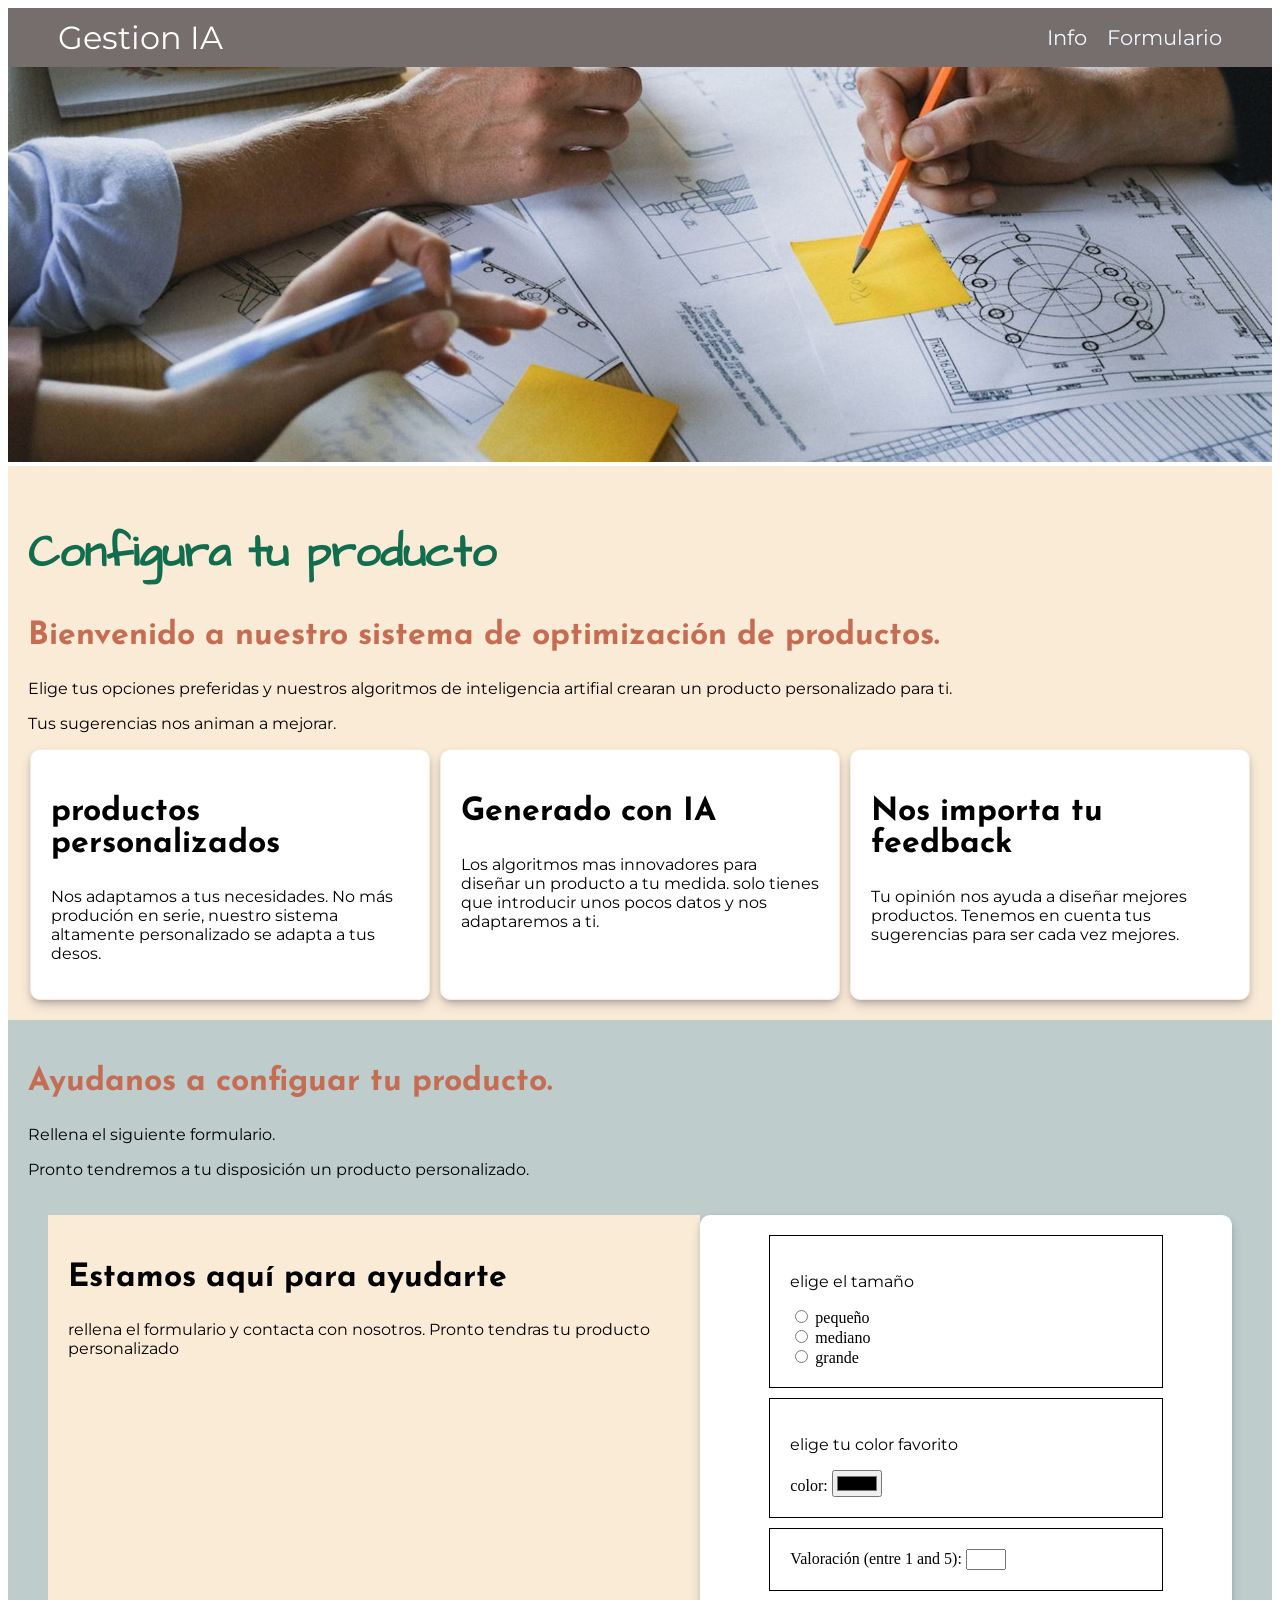
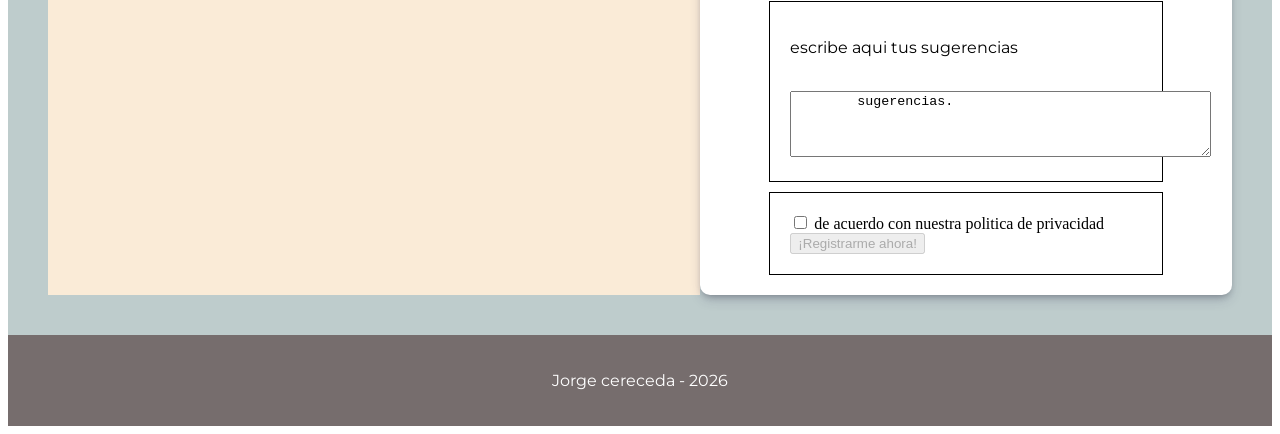
==== index.html @ 28779c19 "comienzo parte 2" ====
<!DOCTYPE html>
<html lang="en">

<head>
    <meta charset="UTF-8">
    <meta name="viewport" content="width=device-width, initial-scale=1.0">
    <title>Configuracion inteligente de productos</title>
    <meta name="description" content="Personalización de productos mediante recogida de datos y algoritmos de IA">
    <link rel="stylesheet" href="styles.css">
    <link href='https://fonts.googleapis.com/css?family=Josefin Sans' rel='stylesheet'>
    <link href='https://fonts.googleapis.com/css?family=Montserrat' rel='stylesheet'>
    <link href='https://fonts.googleapis.com/css?family=Architects Daughter' rel='stylesheet'>
</head>

<body>

    <!--navbar -->
    <nav class="navbar">
        <p>Gestion IA</p>
        <ul class="navlink">
            <li><a href="info.html">Info</a></li>
            <li><a href="index.html#form">Formulario</a></li>
        </ul>
    </nav>

    <img src="img/gestion.jpg" alt="Configura tu producto" width=100% height=auto>



    <!--seccion informacion del proyecto -->

    <!--texto informativo -->
    <section class="informacion">
        <h1>Configura tu producto</h1>
        <h2>Bienvenido a nuestro sistema de optimización de productos.</h2>
        <p>Elige tus opciones preferidas y nuestros algoritmos de inteligencia artifial crearan un producto
            personalizado para ti.</p>
        <p>Tus sugerencias nos animan a mejorar.</p>

        <!--tarjetas -->
        <section class="cardcontainer">
            <article class="card">
                <h2>productos personalizados</h2>
                <p>Nos adaptamos a tus necesidades. No más produción en serie,
                    nuestro sistema altamente personalizado se adapta a tus desos.
                </p>
            </article>

            <article class="card">
                <h2>Generado con IA</h2>
                <p>Los algoritmos mas innovadores para diseñar un producto a tu medida.
                    solo tienes que introducir unos pocos datos y nos adaptaremos a ti.
                </p>
            </article>
            <article class="card">
                <h2>Nos importa tu feedback</h2>
                <p>Tu opinión nos ayuda a diseñar mejores productos. Tenemos en cuenta tus sugerencias
                    para ser cada vez mejores.
                </p>
            </article>
        </section>

    </section>



    <!--seccion formulario -->
    <!--texto informativo -->
    <section class="formback">
        <h2>Ayudanos a configuar tu producto.</h2>
        <p>Rellena el siguiente formulario.</p>
        <p>Pronto tendremos a tu disposición un producto personalizado.</p>

        <!--formulario -->
        <form id="form" class="form">

          <!--panel 1 -->
            <div class="panel1">
                <h2>Estamos aquí para ayudarte</h2>
                <p> rellena el formulario y contacta con nosotros. Pronto tendras tu producto personalizado</p>
            </div>

          <!--formulario 2-->
            <div class="panel2">
                <article class="card2">
                    <p>elige el tamaño</p>
                    <input type="radio" id="pequeño" name="tamaño" value="pequeño">
                    <label for="pequeño">pequeño</label><br>
                    <input type="radio" id="mediano" name="tamaño" value="mediano">
                    <label for="mediano">mediano</label><br>
                    <input type="radio" id="grande" name="tamaño" value="grande">
                    <label for="grande">grande</label>
                </article>


                <article class="card2">
                    <p>elige tu color favorito
                    <p>
                    </p>
                    <label for="favcolor">color:</label>
                    <input type="color" id="favcolor" name="favcolor">
                </article>
                <article class="card2">
                    <label for="valoracion">Valoración (entre 1 and 5):</label>
                    <input type="number" id="valoracion" name="valoracion" min="1" max="5">
                </article>
                <article class="card2">
                    <p>escribe aqui tus sugerencias</p>
                    <br>
                    <textarea id="sugerencia" name="sugerencia" rows="4" cols="50">
        sugerencias.
        </textarea>
                </article>

                <article class="card2">

                    <input type="checkbox" id="enviar" name="aceptar" value="aceptado">
                    <label for="enviar"> de acuerdo con nuestra politica de privacidad</label><br>

                    <input type="submit" value="¡Registrarme ahora!" disabled>
                </article>
            </div>
        </form>
    </section>

    <footer class="footer">

        <p>Jorge cereceda - 2026</p>
    </footer>


    <script src="script.js"></script>
    
</body>

</html>
---- styles.css ----
* {
  box-sizing: border-box;
}

/*fuentes*/
h1 {
    font-family: 'Architects Daughter';
    font-size: 44px;
    color: rgb(17, 109, 78);
}

h2 {
    font-family: 'Josefin Sans';
    font-size: 32px;
    color: rgb(197, 109, 83);
}

p {
    font-family: 'Montserrat';
    font-size: 16px;
}



/*barra navegacion*/
.navbar {
    background-color: rgba(39, 25, 25, 0.63);
    color: rgb(255, 255, 255);
    font-size: 1.3rem;
    padding: 10px 50px;
    display: flex;
    justify-content: space-between;
    align-items: center;
    margin:0px;
}

.navlink {
    display: flex;
    flex-direction: row;
    justify-content: end;
    margin: 0px;
    gap: 20px;
    list-style-type: none;
}

.navlink a{
    color:aliceblue;
    text-decoration: none;
      font-family: 'Montserrat';
}

.navbar p{
    margin:0px;
    font-family: 'Montserrat';
    font-size: 2rem;
}

/*footer*/
.footer{
    background-color: rgba(39, 25, 25, 0.63);
    color: rgb(255, 255, 255);
    display:flex;
    justify-content: center;
    padding: 20px;
}


/* seccion informacion*/

.informacion {
    background-color: antiquewhite;
    padding: 20px;
}

.card {
    border-style: solid;
    border-width: 1px;
    border-color: antiquewhite;
    border-radius: 10px;
    padding: 20px;
    background-color: white;
    width: 30%;
    min-width: 400px;
    box-shadow: rgba(50, 50, 93, 0.25) 0px 6px 12px -2px, rgba(0, 0, 0, 0.3) 0px 3px 7px -3px;
}

.card h2 {
    color: black;
}
.cardcontainer {
    display: flex;
    flex-wrap: wrap;
    justify-content: center;
    gap: 10px;
}




/*seccion formulario*/
.formback{
    background-color: rgb(190, 204, 204);
    padding: 20px;
}

.form {
    display: flex;
    justify-content: space-between;
    padding: 20px;
    margin:auto;
}

.panel1 h2 {
    color:black;
}

.panel1{
    background-color: antiquewhite;
    padding: 20px;
}
.panel2{
    background-color: rgb(255, 255, 255);
    padding: 20px;
    width: 600px;
    border-radius: 10px;
       box-shadow: rgba(50, 50, 93, 0.25) 0px 6px 12px -2px, rgba(0, 0, 0, 0.3) 0px 3px 7px -3px;

    display:flex;
    flex-direction: column;
    gap: 10px;
}

.card2 {
    border-style: solid;
    border-width: 1px;
    padding: 20px;
    margin: auto;
    width: 80%;

}

/*pagina informacion*/
/*adicional*/
.adicional{
background-color: antiquewhite;
    padding: 20px;
    display:flex;
    flex-direction: column;
    align-items: center;
}
/*boton*/
.button{
  background-color: rgba(39, 25, 25, 0.63);
    color: aliceblue;
    border-radius: 10px;
    padding:10px;
    text-decoration: none;
     font-family: 'Montserrat';
    font-size: 16px;
    margin: 30px;
    width: 200px;

}


/* mediaqueries*/
@media (max-width: 720px) {
    .cardcontainer {
        flex-direction: column;
    }

    .card {
        width: 90%;
    }
 .form {
        flex-direction: column;
        width: 100%;
    }

.panel1 {
    width: 100%;
}
.panel2 {
    width: 100%;
}
}
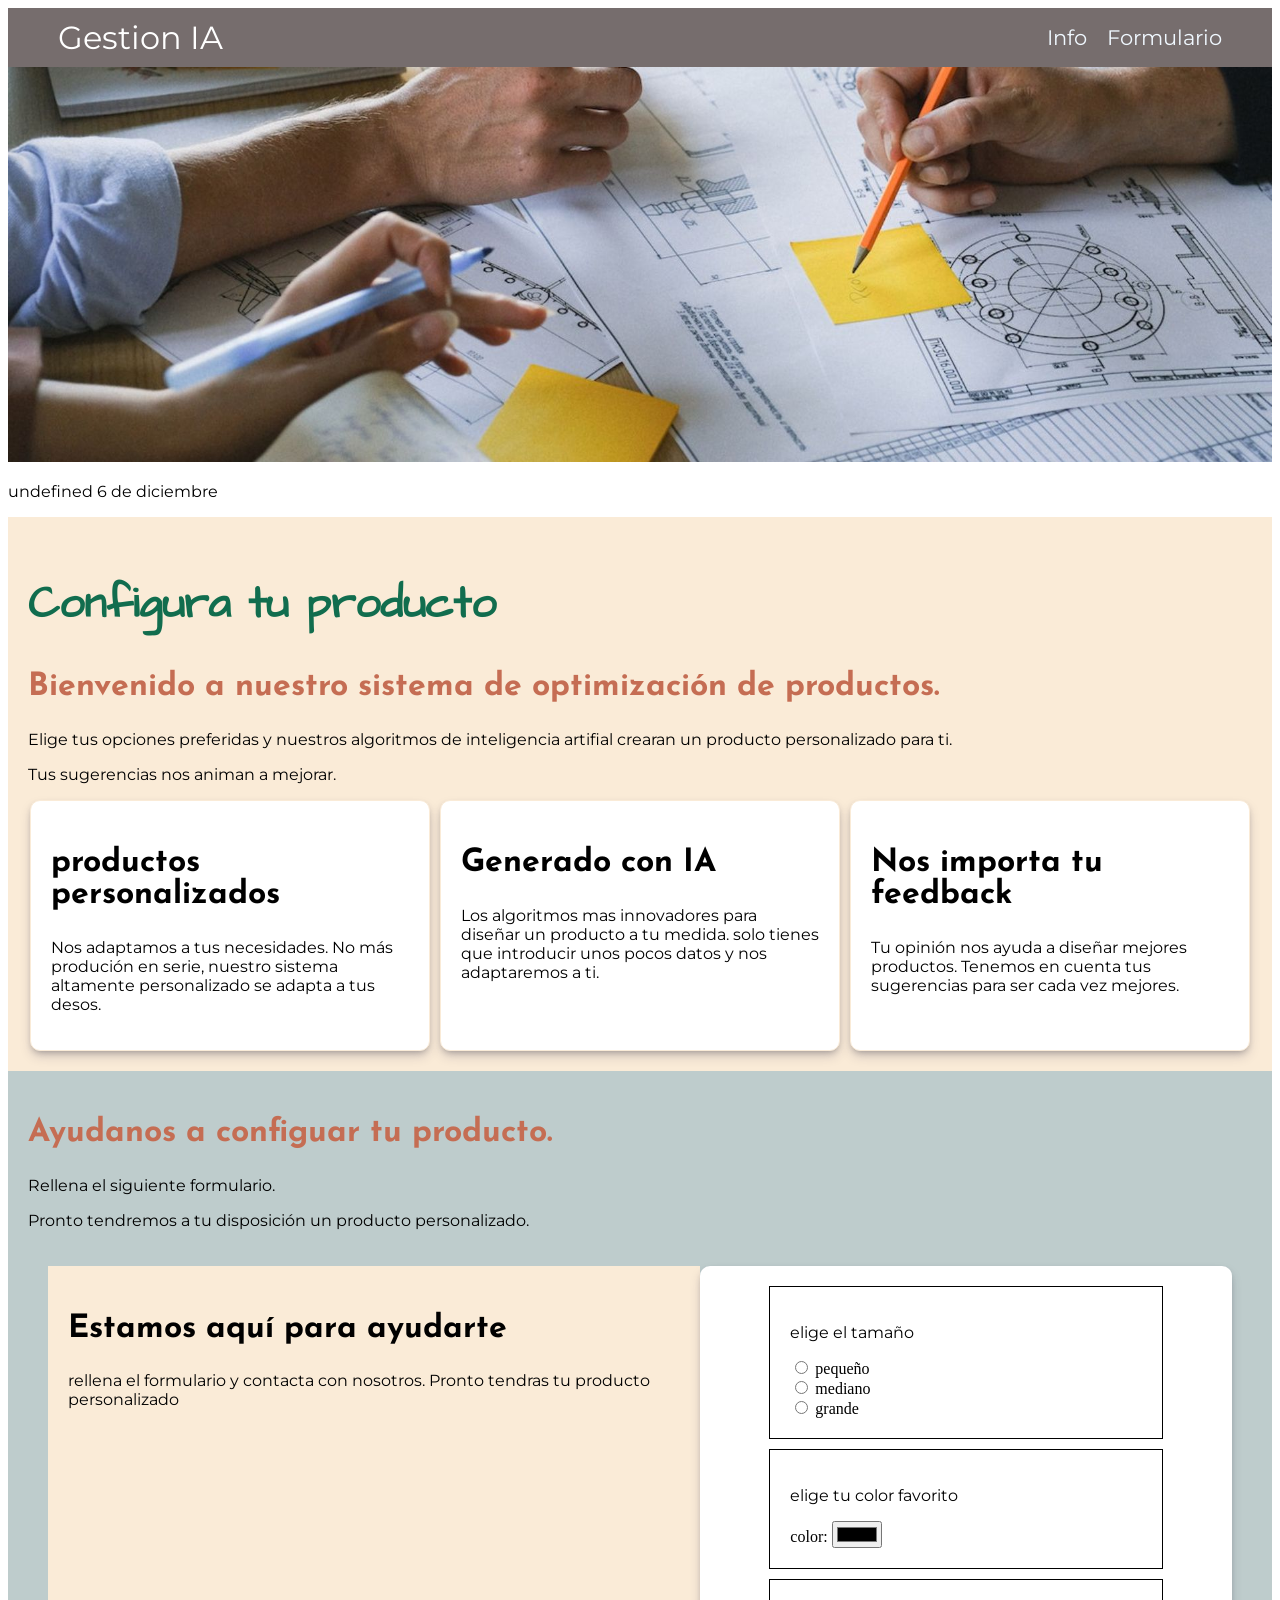
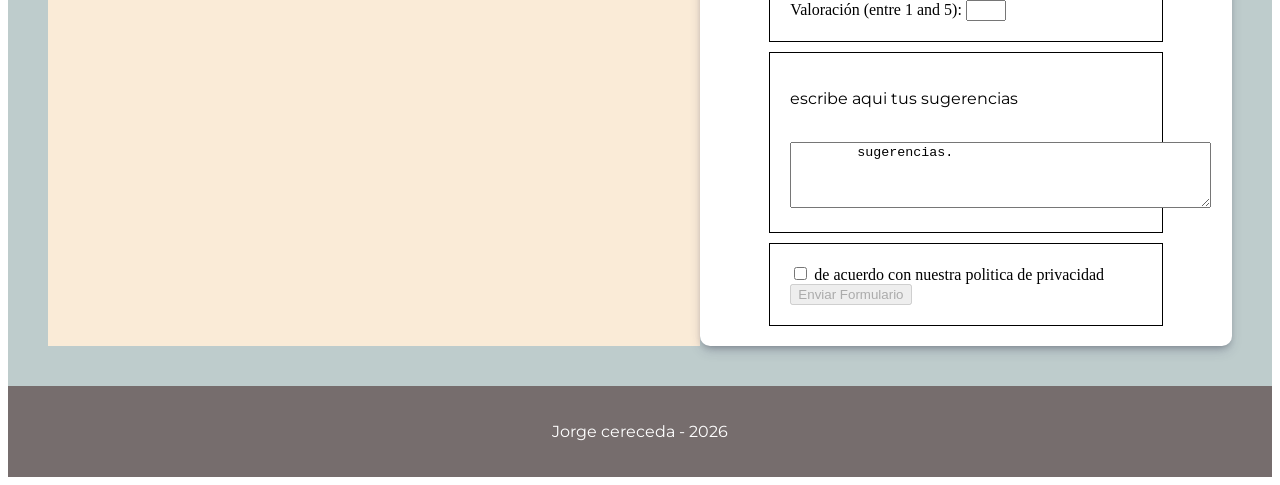
==== commit 909184d8: "implementando funciionalidades" ====
--- a/index.html
+++ b/index.html
@@ -24,7 +24,7 @@
     </nav>
 
     <img src="img/gestion.jpg" alt="Configura tu producto" width=100% height=auto>
-
+        <p id="date">fecha</p>
 
 
     <!--seccion informacion del proyecto -->
@@ -71,6 +71,7 @@
         <p>Rellena el siguiente formulario.</p>
         <p>Pronto tendremos a tu disposición un producto personalizado.</p>
 
+
         <!--formulario -->
         <form id="form" class="form">
 
@@ -114,10 +115,10 @@
 
                 <article class="card2">
 
-                    <input type="checkbox" id="enviar" name="aceptar" value="aceptado">
+                    <input type="checkbox" id="aceptar" name="aceptar" value="aceptado">
                     <label for="enviar"> de acuerdo con nuestra politica de privacidad</label><br>
 
-                    <input type="submit" value="¡Registrarme ahora!" disabled>
+                    <input type="submit" id="enviar" value="Enviar Formulario" disabled>
                 </article>
             </div>
         </form>
@@ -130,7 +131,7 @@
 
 
     <script src="script.js"></script>
-    
+
 </body>
 
 </html>
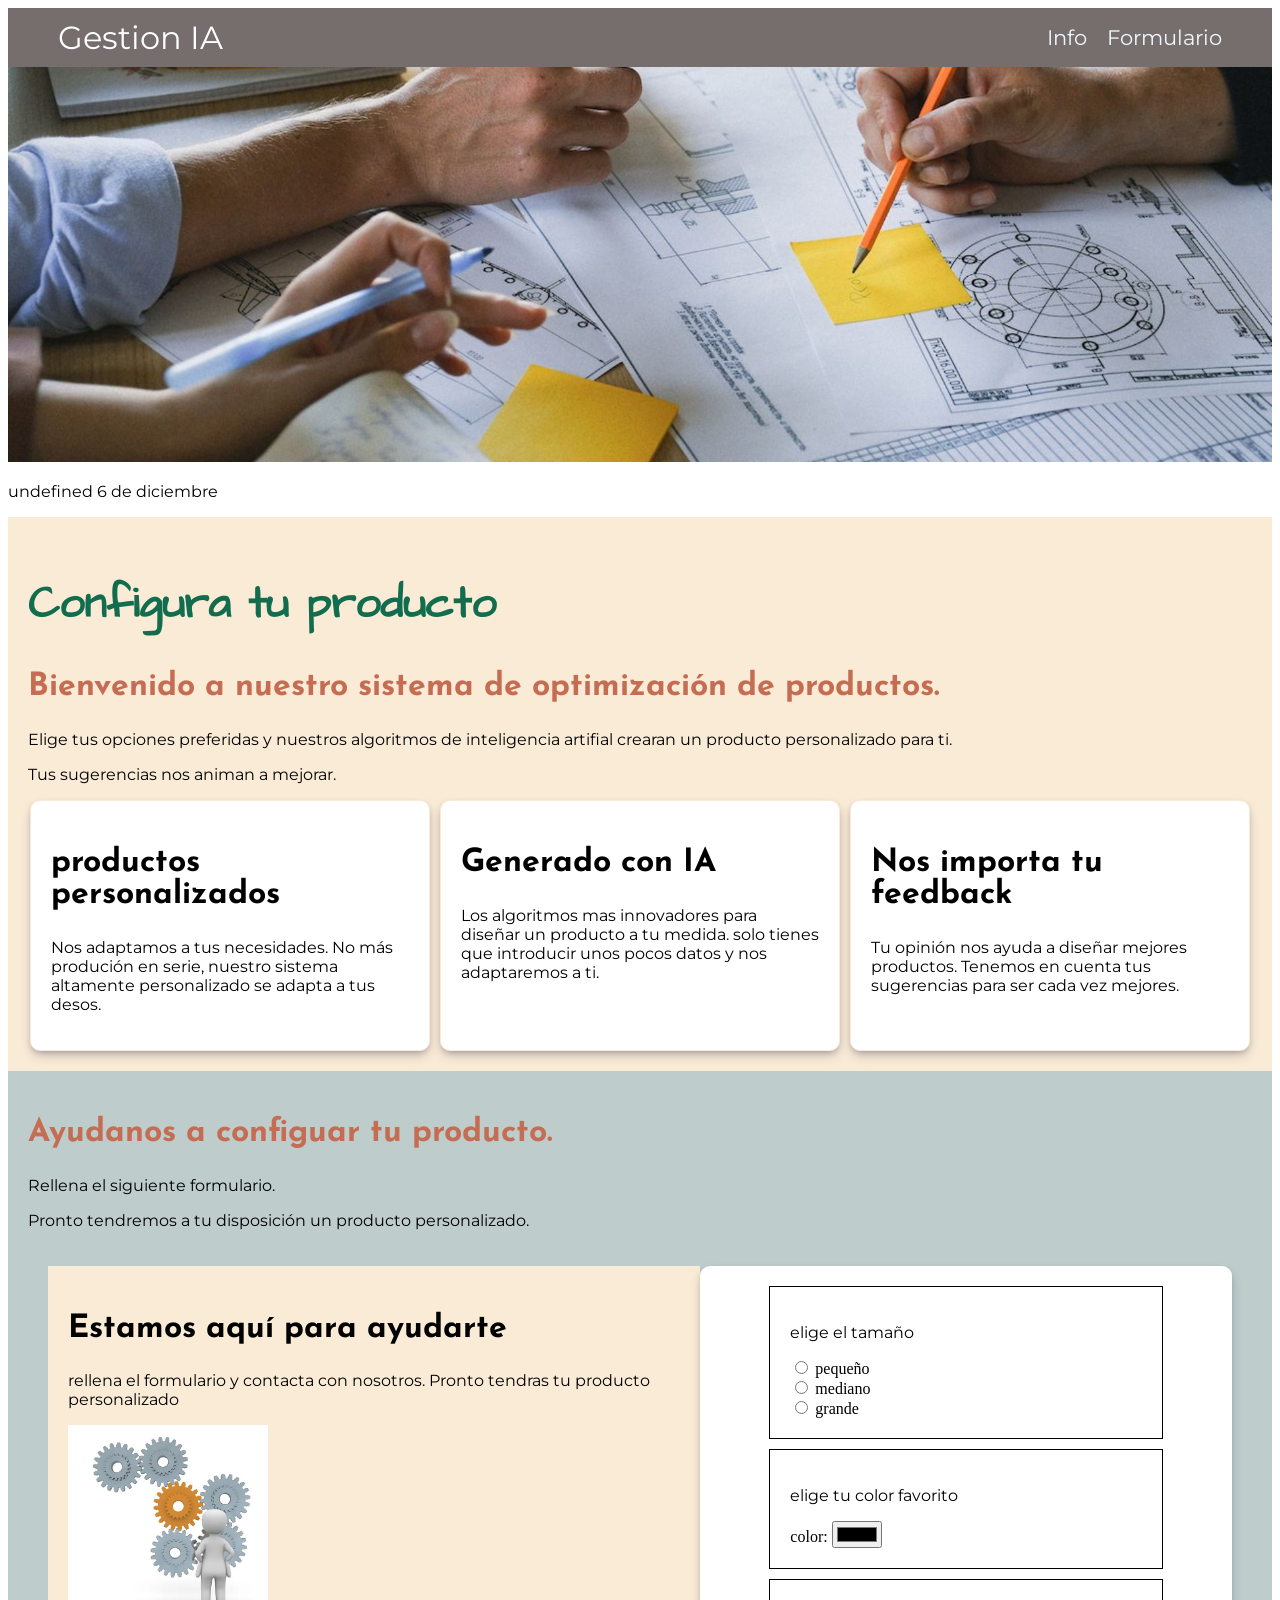
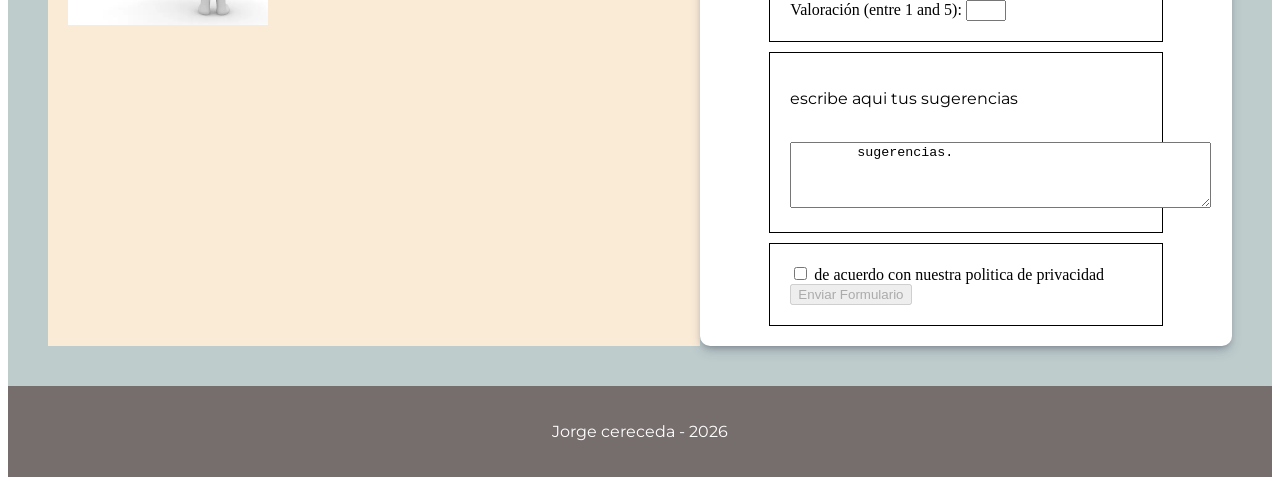
==== commit 64c9e3e3: "añadiendo funcionalidad" ====
--- a/index.html
+++ b/index.html
@@ -79,6 +79,7 @@
             <div class="panel1">
                 <h2>Estamos aquí para ayudarte</h2>
                 <p> rellena el formulario y contacta con nosotros. Pronto tendras tu producto personalizado</p>
+                  <img src="img/Trabajando1.webp" id= "imagen" alt="haz click" width=200px height=200px>
             </div>
 
           <!--formulario 2-->
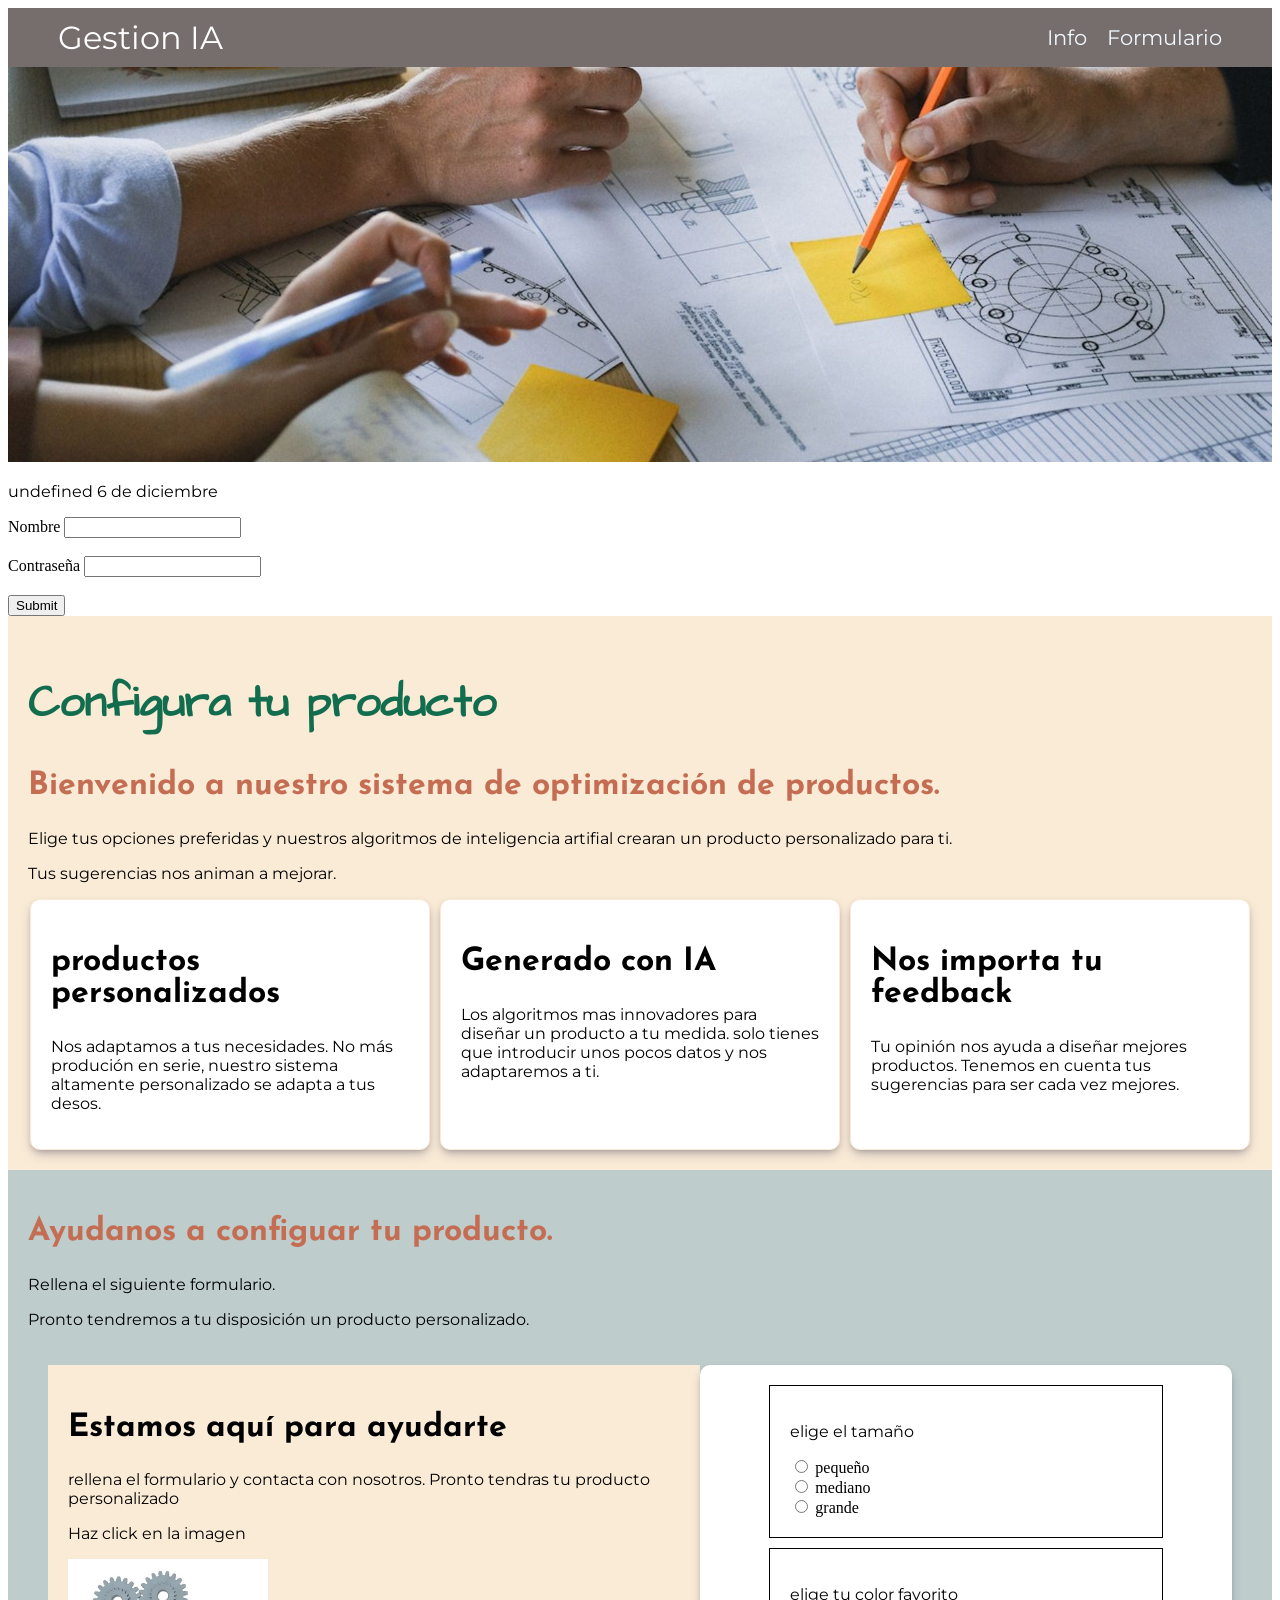
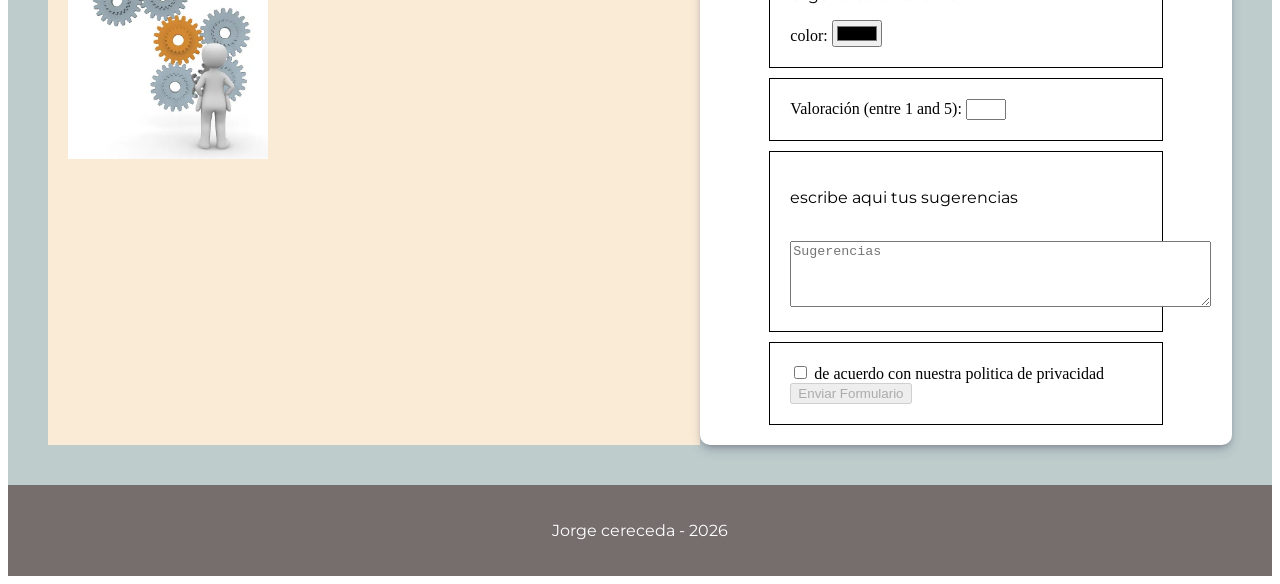
==== commit fdabc564: "añadiendo funcionalidad" ====
--- a/index.html
+++ b/index.html
@@ -24,11 +24,18 @@
     </nav>
 
     <img src="img/gestion.jpg" alt="Configura tu producto" width=100% height=auto>
-        <p id="date">fecha</p>
-
-
+    <p id="date">fecha</p>
+    
+    <form action="/action_page.php">
+        <label for="username">Nombre</label>
+        <input type="text" id="username" name="username"><br><br>
+        <label for="pasword">Contraseña</label>
+        <input type="text" id="pasword" name="pasword"><br><br>
+        <input type="submit" value="Submit" id="login">
+    </form>
+    
     <!--seccion informacion del proyecto -->
-
+    
     <!--texto informativo -->
     <section class="informacion">
         <h1>Configura tu producto</h1>
@@ -79,11 +86,14 @@
             <div class="panel1">
                 <h2>Estamos aquí para ayudarte</h2>
                 <p> rellena el formulario y contacta con nosotros. Pronto tendras tu producto personalizado</p>
+                <p>Haz click en la imagen</p>
                   <img src="img/Trabajando1.webp" id= "imagen" alt="haz click" width=200px height=200px>
             </div>
 
           <!--formulario 2-->
             <div class="panel2">
+
+                
                 <article class="card2">
                     <p>elige el tamaño</p>
                     <input type="radio" id="pequeño" name="tamaño" value="pequeño">
@@ -109,9 +119,7 @@
                 <article class="card2">
                     <p>escribe aqui tus sugerencias</p>
                     <br>
-                    <textarea id="sugerencia" name="sugerencia" rows="4" cols="50">
-        sugerencias.
-        </textarea>
+                    <textarea id="sugerencia" name="sugerencia" rows="4" cols="50" placeholder="Sugerencias"></textarea>
                 </article>
 
                 <article class="card2">
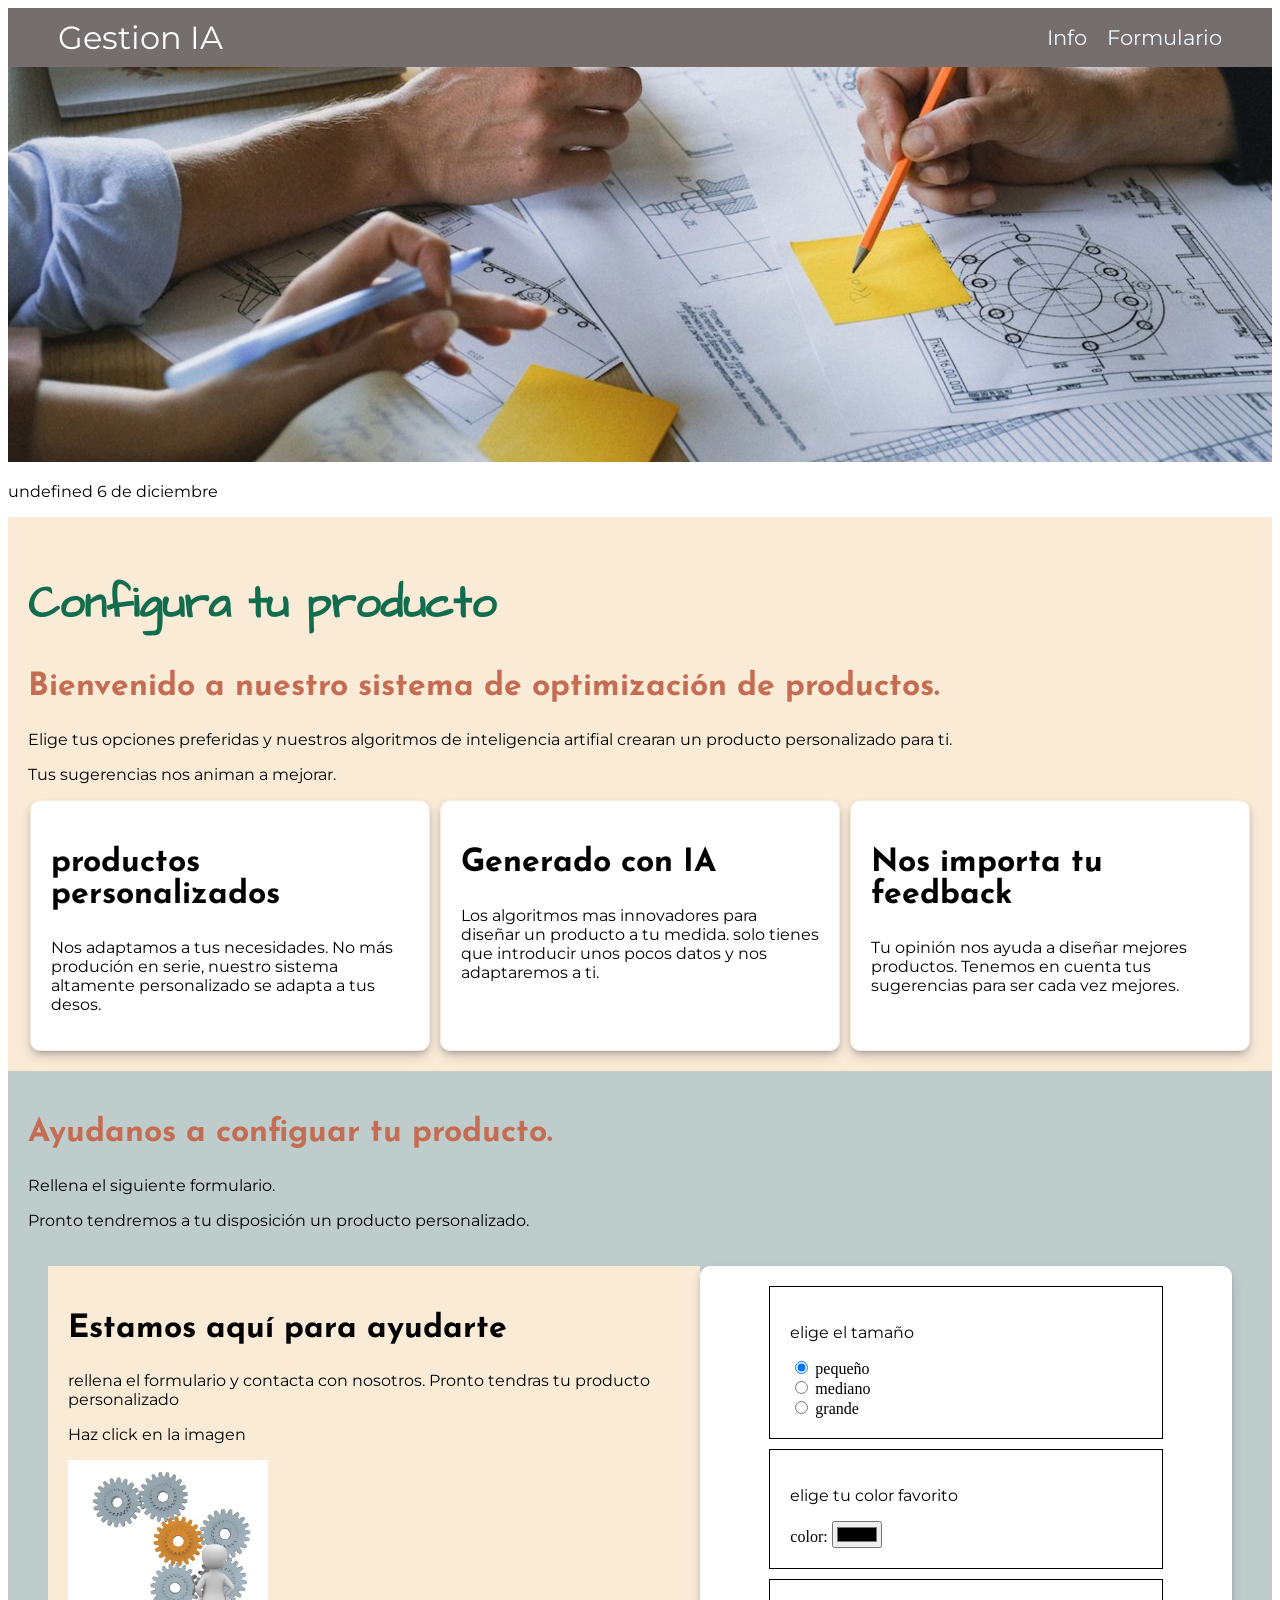
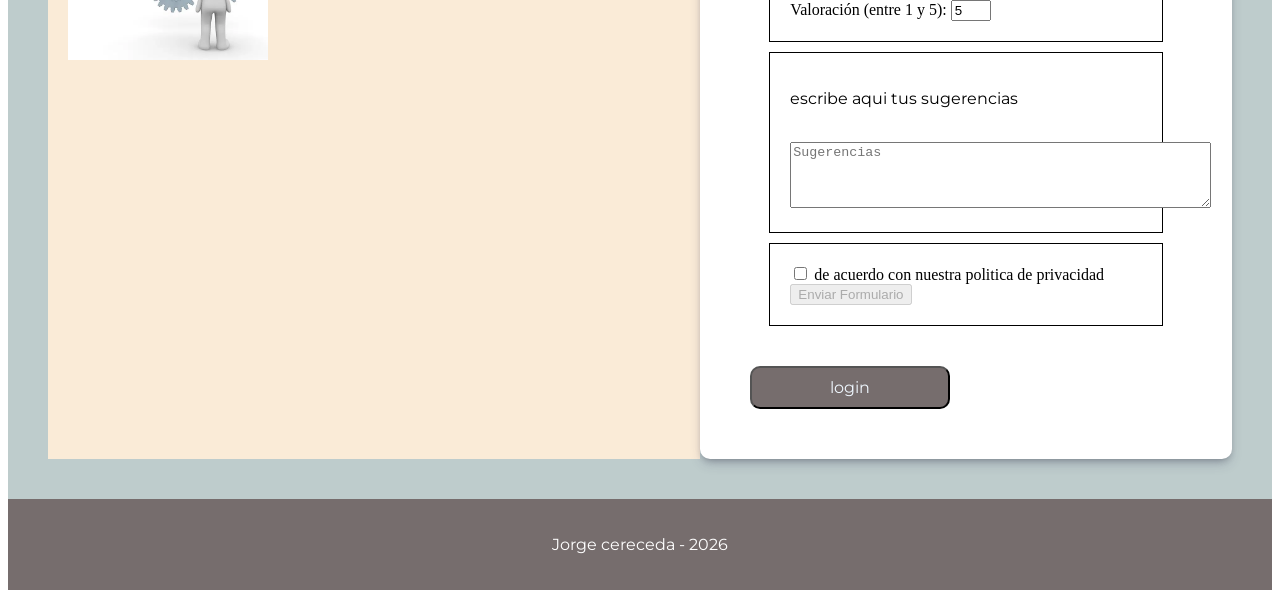
==== commit 300af2e9: "cambios varios" ====
--- a/index.html
+++ b/index.html
@@ -26,14 +26,8 @@
     <img src="img/gestion.jpg" alt="Configura tu producto" width=100% height=auto>
     <p id="date">fecha</p>
     
-    <form action="/action_page.php">
-        <label for="username">Nombre</label>
-        <input type="text" id="username" name="username"><br><br>
-        <label for="pasword">Contraseña</label>
-        <input type="text" id="pasword" name="pasword"><br><br>
-        <input type="submit" value="Submit" id="login">
-    </form>
-    
+
+      
     <!--seccion informacion del proyecto -->
     
     <!--texto informativo -->
@@ -92,15 +86,14 @@
 
           <!--formulario 2-->
             <div class="panel2">
-
-                
+                                
                 <article class="card2">
                     <p>elige el tamaño</p>
-                    <input type="radio" id="pequeño" name="tamaño" value="pequeño">
+                    <input type="radio" id="pequeño" name="tamano" value="pequeño" checked>
                     <label for="pequeño">pequeño</label><br>
-                    <input type="radio" id="mediano" name="tamaño" value="mediano">
+                    <input type="radio" id="mediano" name="tamano" value="mediano">
                     <label for="mediano">mediano</label><br>
-                    <input type="radio" id="grande" name="tamaño" value="grande">
+                    <input type="radio" id="grande" name="tamano" value="grande">
                     <label for="grande">grande</label>
                 </article>
 
@@ -113,8 +106,8 @@
                     <input type="color" id="favcolor" name="favcolor">
                 </article>
                 <article class="card2">
-                    <label for="valoracion">Valoración (entre 1 and 5):</label>
-                    <input type="number" id="valoracion" name="valoracion" min="1" max="5">
+                    <label for="valoracion">Valoración (entre 1 y 5):</label>
+                    <input type="number" id="valoracion" name="valoracion" min="1" max="5" value="5">
                 </article>
                 <article class="card2">
                     <p>escribe aqui tus sugerencias</p>
@@ -129,10 +122,25 @@
 
                     <input type="submit" id="enviar" value="Enviar Formulario" disabled>
                 </article>
+
+                  <button type="button" id="loginbutton" class="button">login</button>
             </div>
         </form>
     </section>
 
+    <!--modal login-->
+     <div class="modal" id="modal">
+    <button type="button" id="closebutton" class="closebutton">X</button>
+    <form>
+        <label for="username">Nombre</label>
+        <input type="text" id="username" name="username"><br><br>
+        <label for="pasword">Contraseña</label>
+        <input type="password" id="pasword" name="pasword"><br><br>
+        <input type="submit" value="login" id="login">
+    </form>
+    </div>
+
+    <!--footer-->
     <footer class="footer">
 
         <p>Jorge cereceda - 2026</p>
--- a/styles.css
+++ b/styles.css
@@ -1,5 +1,5 @@
 * {
-  box-sizing: border-box;
+    box-sizing: border-box;
 }
 
 /*fuentes*/
@@ -31,7 +31,7 @@
     display: flex;
     justify-content: space-between;
     align-items: center;
-    margin:0px;
+    margin: 0px;
 }
 
 .navlink {
@@ -43,23 +43,23 @@
     list-style-type: none;
 }
 
-.navlink a{
-    color:aliceblue;
+.navlink a {
+    color: aliceblue;
     text-decoration: none;
-      font-family: 'Montserrat';
-}
-
-.navbar p{
-    margin:0px;
+    font-family: 'Montserrat';
+}
+
+.navbar p {
+    margin: 0px;
     font-family: 'Montserrat';
     font-size: 2rem;
 }
 
 /*footer*/
-.footer{
+.footer {
     background-color: rgba(39, 25, 25, 0.63);
     color: rgb(255, 255, 255);
-    display:flex;
+    display: flex;
     justify-content: center;
     padding: 20px;
 }
@@ -87,6 +87,7 @@
 .card h2 {
     color: black;
 }
+
 .cardcontainer {
     display: flex;
     flex-wrap: wrap;
@@ -98,7 +99,7 @@
 
 
 /*seccion formulario*/
-.formback{
+.formback {
     background-color: rgb(190, 204, 204);
     padding: 20px;
 }
@@ -107,25 +108,26 @@
     display: flex;
     justify-content: space-between;
     padding: 20px;
-    margin:auto;
+    margin: auto;
 }
 
 .panel1 h2 {
-    color:black;
-}
-
-.panel1{
+    color: black;
+}
+
+.panel1 {
     background-color: antiquewhite;
     padding: 20px;
 }
-.panel2{
+
+.panel2 {
     background-color: rgb(255, 255, 255);
     padding: 20px;
     width: 600px;
     border-radius: 10px;
-       box-shadow: rgba(50, 50, 93, 0.25) 0px 6px 12px -2px, rgba(0, 0, 0, 0.3) 0px 3px 7px -3px;
-
-    display:flex;
+    box-shadow: rgba(50, 50, 93, 0.25) 0px 6px 12px -2px, rgba(0, 0, 0, 0.3) 0px 3px 7px -3px;
+
+    display: flex;
     flex-direction: column;
     gap: 10px;
 }
@@ -141,27 +143,52 @@
 
 /*pagina informacion*/
 /*adicional*/
-.adicional{
-background-color: antiquewhite;
-    padding: 20px;
-    display:flex;
+.adicional {
+    background-color: antiquewhite;
+    padding: 20px;
+    display: flex;
     flex-direction: column;
     align-items: center;
 }
+
 /*boton*/
-.button{
-  background-color: rgba(39, 25, 25, 0.63);
+.button {
+    background-color: rgba(39, 25, 25, 0.63);
     color: aliceblue;
     border-radius: 10px;
-    padding:10px;
+    padding: 10px;
     text-decoration: none;
-     font-family: 'Montserrat';
+    font-family: 'Montserrat';
     font-size: 16px;
     margin: 30px;
     width: 200px;
 
 }
 
+
+/*cuadro modal*/
+.modal {
+    display: none;
+    position: fixed;
+    z-index: 1;
+    left: 50%;
+    top: 50%;
+    width: 30%;
+    background-color: white;
+    padding: 20px;
+    border-radius: 10px;
+    box-shadow: rgba(50, 50, 93, 0.25) 0px 6px 12px -2px, rgba(0, 0, 0, 0.3) 0px 3px 7px -3px;
+
+}
+
+.closebutton {
+  color: #aaa;
+  position:absolute;
+  top:5px;
+  right: 5px;
+  font-size: 28px;
+  font-weight: bold;
+}
 
 /* mediaqueries*/
 @media (max-width: 720px) {
@@ -172,15 +199,17 @@
     .card {
         width: 90%;
     }
- .form {
+
+    .form {
         flex-direction: column;
         width: 100%;
     }
 
-.panel1 {
-    width: 100%;
-}
-.panel2 {
-    width: 100%;
-}
-}+    .panel1 {
+        width: 100%;
+    }
+
+    .panel2 {
+        width: 100%;
+    }
+}
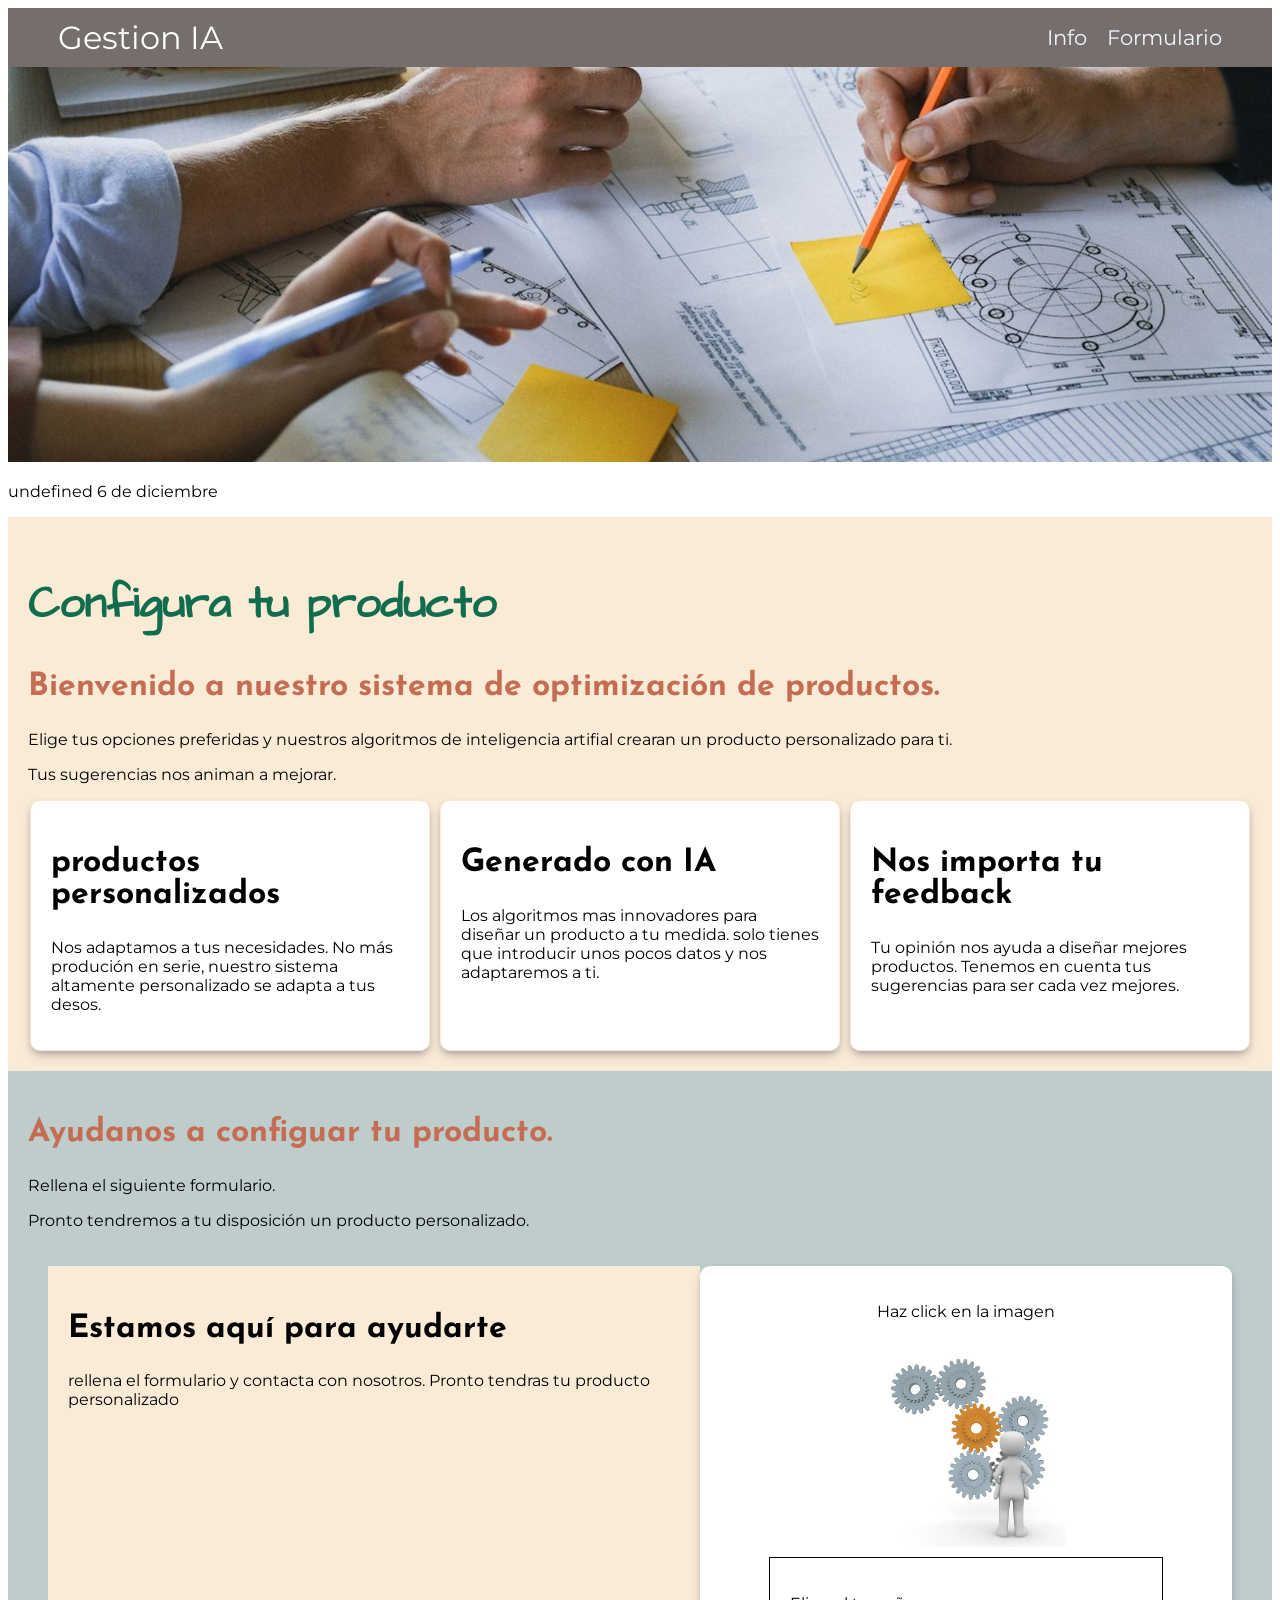
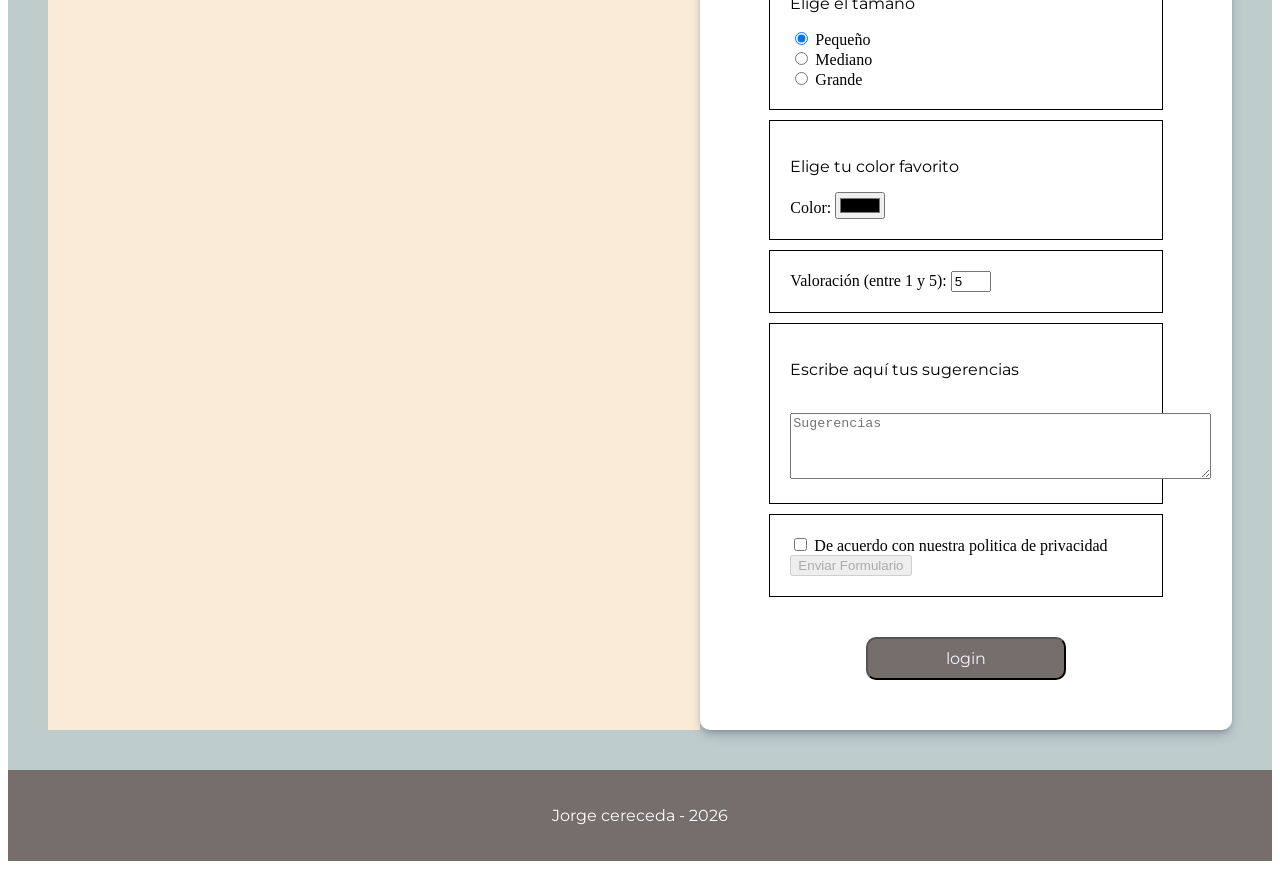
==== commit 69994930: "cambios varios" ====
--- a/index.html
+++ b/index.html
@@ -80,29 +80,30 @@
             <div class="panel1">
                 <h2>Estamos aquí para ayudarte</h2>
                 <p> rellena el formulario y contacta con nosotros. Pronto tendras tu producto personalizado</p>
+
+            </div>
+
+          <!--panel 2-->
+            <div class="panel2">
                 <p>Haz click en la imagen</p>
                   <img src="img/Trabajando1.webp" id= "imagen" alt="haz click" width=200px height=200px>
-            </div>
-
-          <!--formulario 2-->
-            <div class="panel2">
                                 
                 <article class="card2">
-                    <p>elige el tamaño</p>
+                    <p>Elige el tamaño</p>
                     <input type="radio" id="pequeño" name="tamano" value="pequeño" checked>
-                    <label for="pequeño">pequeño</label><br>
+                    <label for="pequeño">Pequeño</label><br>
                     <input type="radio" id="mediano" name="tamano" value="mediano">
-                    <label for="mediano">mediano</label><br>
+                    <label for="mediano">Mediano</label><br>
                     <input type="radio" id="grande" name="tamano" value="grande">
-                    <label for="grande">grande</label>
+                    <label for="grande">Grande</label>
                 </article>
 
 
                 <article class="card2">
-                    <p>elige tu color favorito
+                    <p>Elige tu color favorito
                     <p>
                     </p>
-                    <label for="favcolor">color:</label>
+                    <label for="favcolor">Color:</label>
                     <input type="color" id="favcolor" name="favcolor">
                 </article>
                 <article class="card2">
@@ -110,7 +111,7 @@
                     <input type="number" id="valoracion" name="valoracion" min="1" max="5" value="5">
                 </article>
                 <article class="card2">
-                    <p>escribe aqui tus sugerencias</p>
+                    <p>Escribe aquí tus sugerencias</p>
                     <br>
                     <textarea id="sugerencia" name="sugerencia" rows="4" cols="50" placeholder="Sugerencias"></textarea>
                 </article>
@@ -118,7 +119,7 @@
                 <article class="card2">
 
                     <input type="checkbox" id="aceptar" name="aceptar" value="aceptado">
-                    <label for="enviar"> de acuerdo con nuestra politica de privacidad</label><br>
+                    <label for="enviar"> De acuerdo con nuestra politica de privacidad</label><br>
 
                     <input type="submit" id="enviar" value="Enviar Formulario" disabled>
                 </article>
@@ -130,14 +131,16 @@
 
     <!--modal login-->
      <div class="modal" id="modal">
+        <div class="modalcontent">
     <button type="button" id="closebutton" class="closebutton">X</button>
-    <form>
+    <form >
         <label for="username">Nombre</label>
         <input type="text" id="username" name="username"><br><br>
         <label for="pasword">Contraseña</label>
         <input type="password" id="pasword" name="pasword"><br><br>
         <input type="submit" value="login" id="login">
     </form>
+    </div>
     </div>
 
     <!--footer-->
--- a/styles.css
+++ b/styles.css
@@ -129,6 +129,7 @@
 
     display: flex;
     flex-direction: column;
+    align-items: center;
     gap: 10px;
 }
 
@@ -170,22 +171,27 @@
 .modal {
     display: none;
     position: fixed;
+    padding-top: 20px;
     z-index: 1;
-    left: 50%;
-    top: 50%;
+    left: 0;
+    top: 0;
+    width: 100%;
+    height: 100%;
+    background-color: rgba(0,0,0,0.5);
+}
+
+.modalcontent{
+    background-color: white;
+    padding: 20px;
     width: 30%;
-    background-color: white;
-    padding: 20px;
-    border-radius: 10px;
+    border-radius: 10px;
+    margin: auto;
     box-shadow: rgba(50, 50, 93, 0.25) 0px 6px 12px -2px, rgba(0, 0, 0, 0.3) 0px 3px 7px -3px;
-
 }
 
 .closebutton {
   color: #aaa;
-  position:absolute;
-  top:5px;
-  right: 5px;
+    float:right;
   font-size: 28px;
   font-weight: bold;
 }
@@ -212,4 +218,9 @@
     .panel2 {
         width: 100%;
     }
-}
+
+    .modalcontent{
+        width: 80%;
+        left: 10%;
+    }
+}
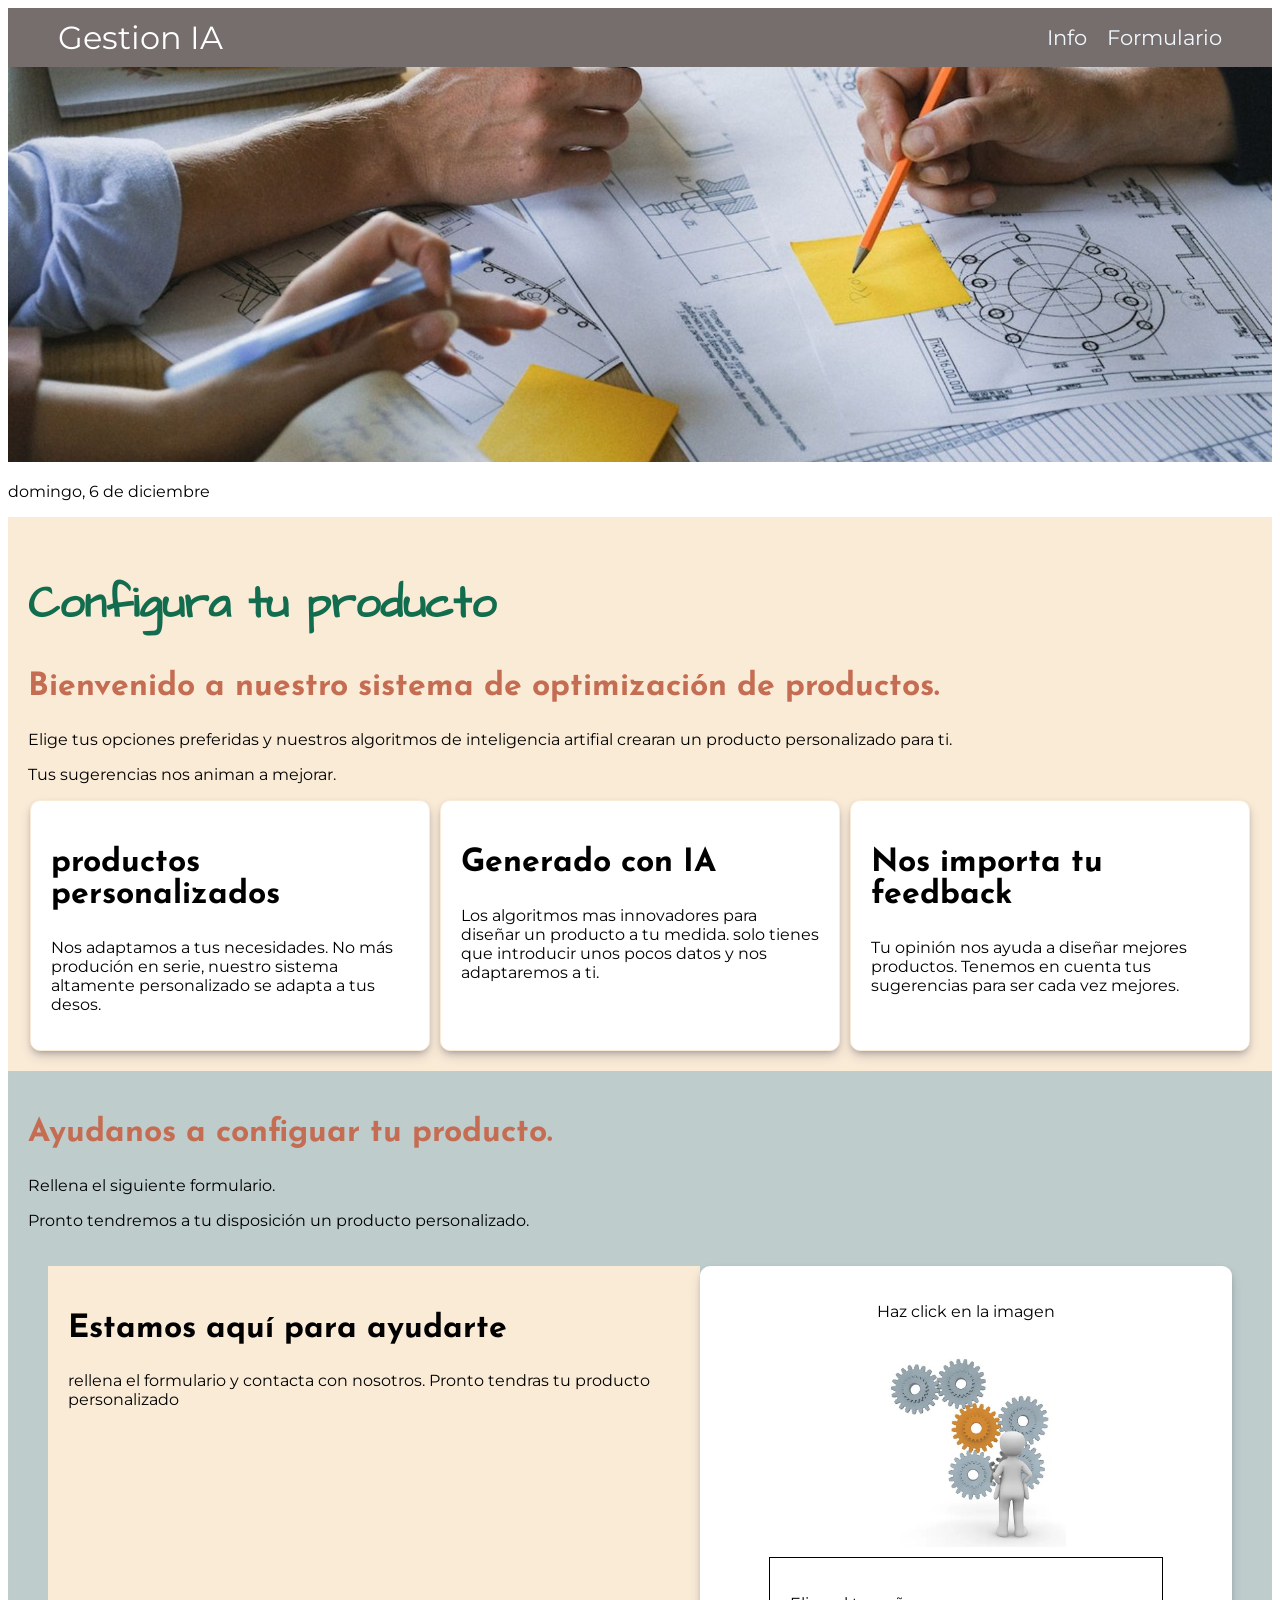
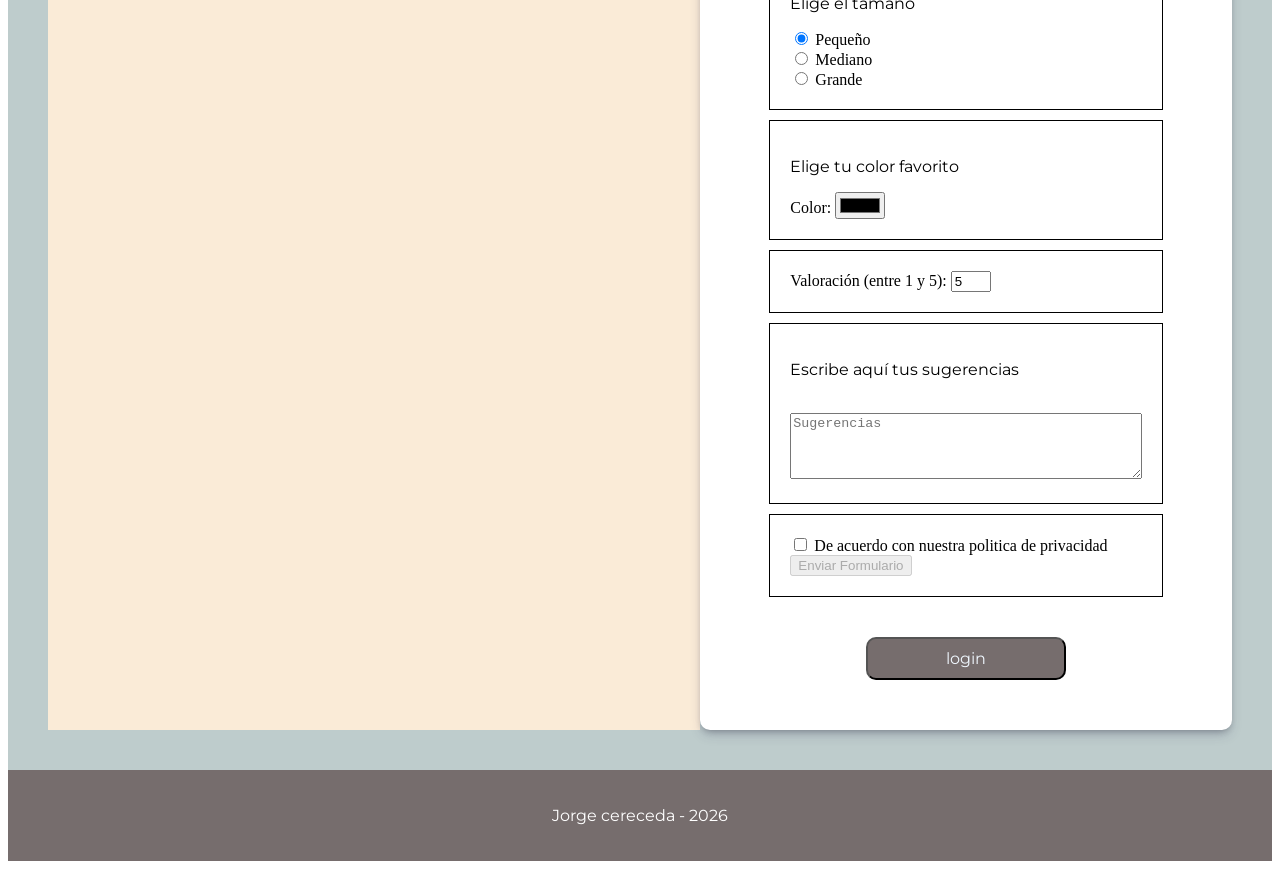
==== commit 7ce4c19b: "corrigiendo errores" ====
--- a/index.html
+++ b/index.html
@@ -4,8 +4,8 @@
 <head>
     <meta charset="UTF-8">
     <meta name="viewport" content="width=device-width, initial-scale=1.0">
-    <title>Configuracion inteligente de productos</title>
-    <meta name="description" content="Personalización de productos mediante recogida de datos y algoritmos de IA">
+    <title>Configuración inteligente de productos.</title>
+    <meta name="description" content="Configuración inteligente de productos. Nuestros algoritmos de IA personalizan tu experiencia a partir de los datos suministrados">
     <link rel="stylesheet" href="styles.css">
     <link href='https://fonts.googleapis.com/css?family=Josefin Sans' rel='stylesheet'>
     <link href='https://fonts.googleapis.com/css?family=Montserrat' rel='stylesheet'>
@@ -113,7 +113,7 @@
                 <article class="card2">
                     <p>Escribe aquí tus sugerencias</p>
                     <br>
-                    <textarea id="sugerencia" name="sugerencia" rows="4" cols="50" placeholder="Sugerencias"></textarea>
+                    <textarea id="sugerencia" class="textarea" name="sugerencia" rows="4" cols="50" placeholder="Sugerencias"></textarea>
                 </article>
 
                 <article class="card2">
--- a/styles.css
+++ b/styles.css
@@ -140,6 +140,11 @@
     margin: auto;
     width: 80%;
 
+}
+
+.textarea {
+    width: 100%;
+    resize: vertical;
 }
 
 /*pagina informacion*/
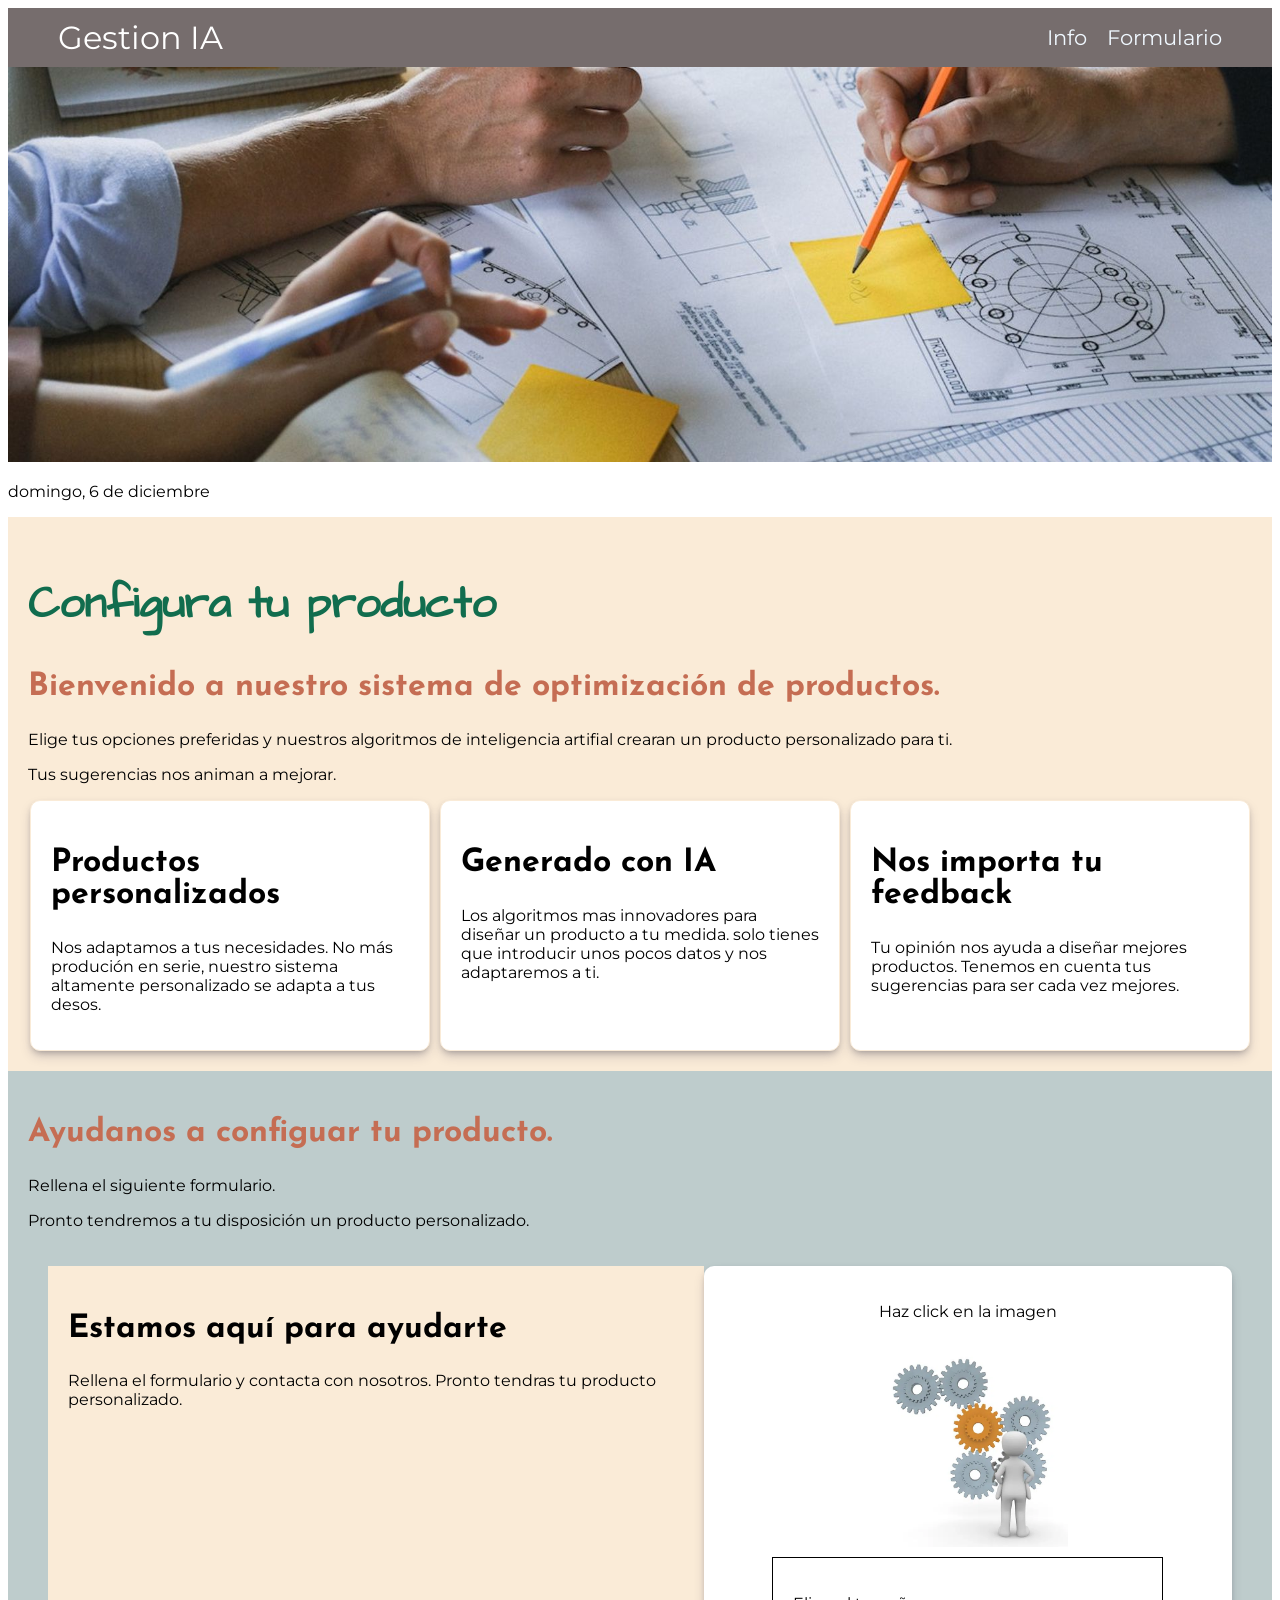
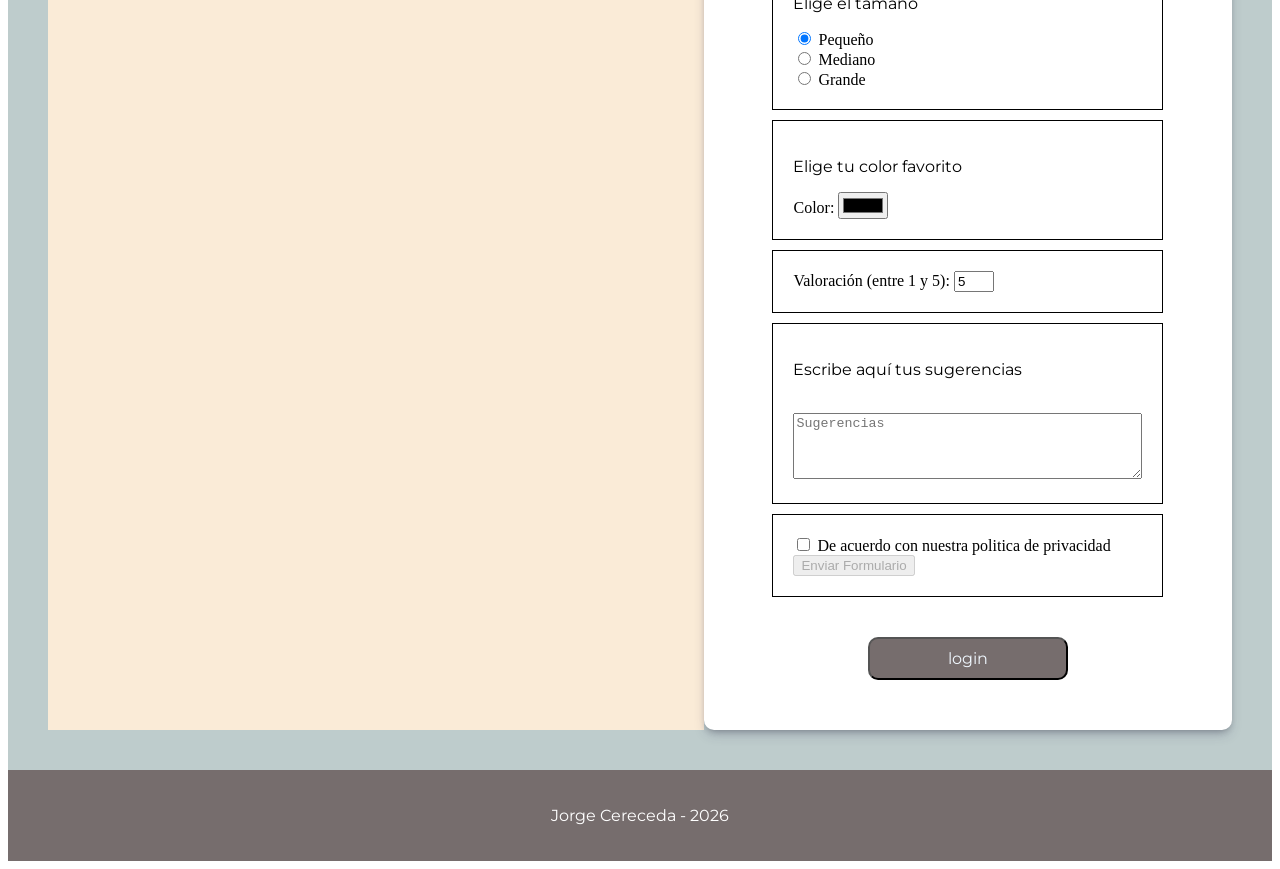
==== commit 241f8c3f: "final" ====
--- a/index.html
+++ b/index.html
@@ -41,7 +41,7 @@
         <!--tarjetas -->
         <section class="cardcontainer">
             <article class="card">
-                <h2>productos personalizados</h2>
+                <h2>Productos personalizados</h2>
                 <p>Nos adaptamos a tus necesidades. No más produción en serie,
                     nuestro sistema altamente personalizado se adapta a tus desos.
                 </p>
@@ -79,7 +79,7 @@
           <!--panel 1 -->
             <div class="panel1">
                 <h2>Estamos aquí para ayudarte</h2>
-                <p> rellena el formulario y contacta con nosotros. Pronto tendras tu producto personalizado</p>
+                <p> Rellena el formulario y contacta con nosotros. Pronto tendras tu producto personalizado.</p>
 
             </div>
 
@@ -146,7 +146,7 @@
     <!--footer-->
     <footer class="footer">
 
-        <p>Jorge cereceda - 2026</p>
+        <p>Jorge Cereceda - 2026</p>
     </footer>
 
 
